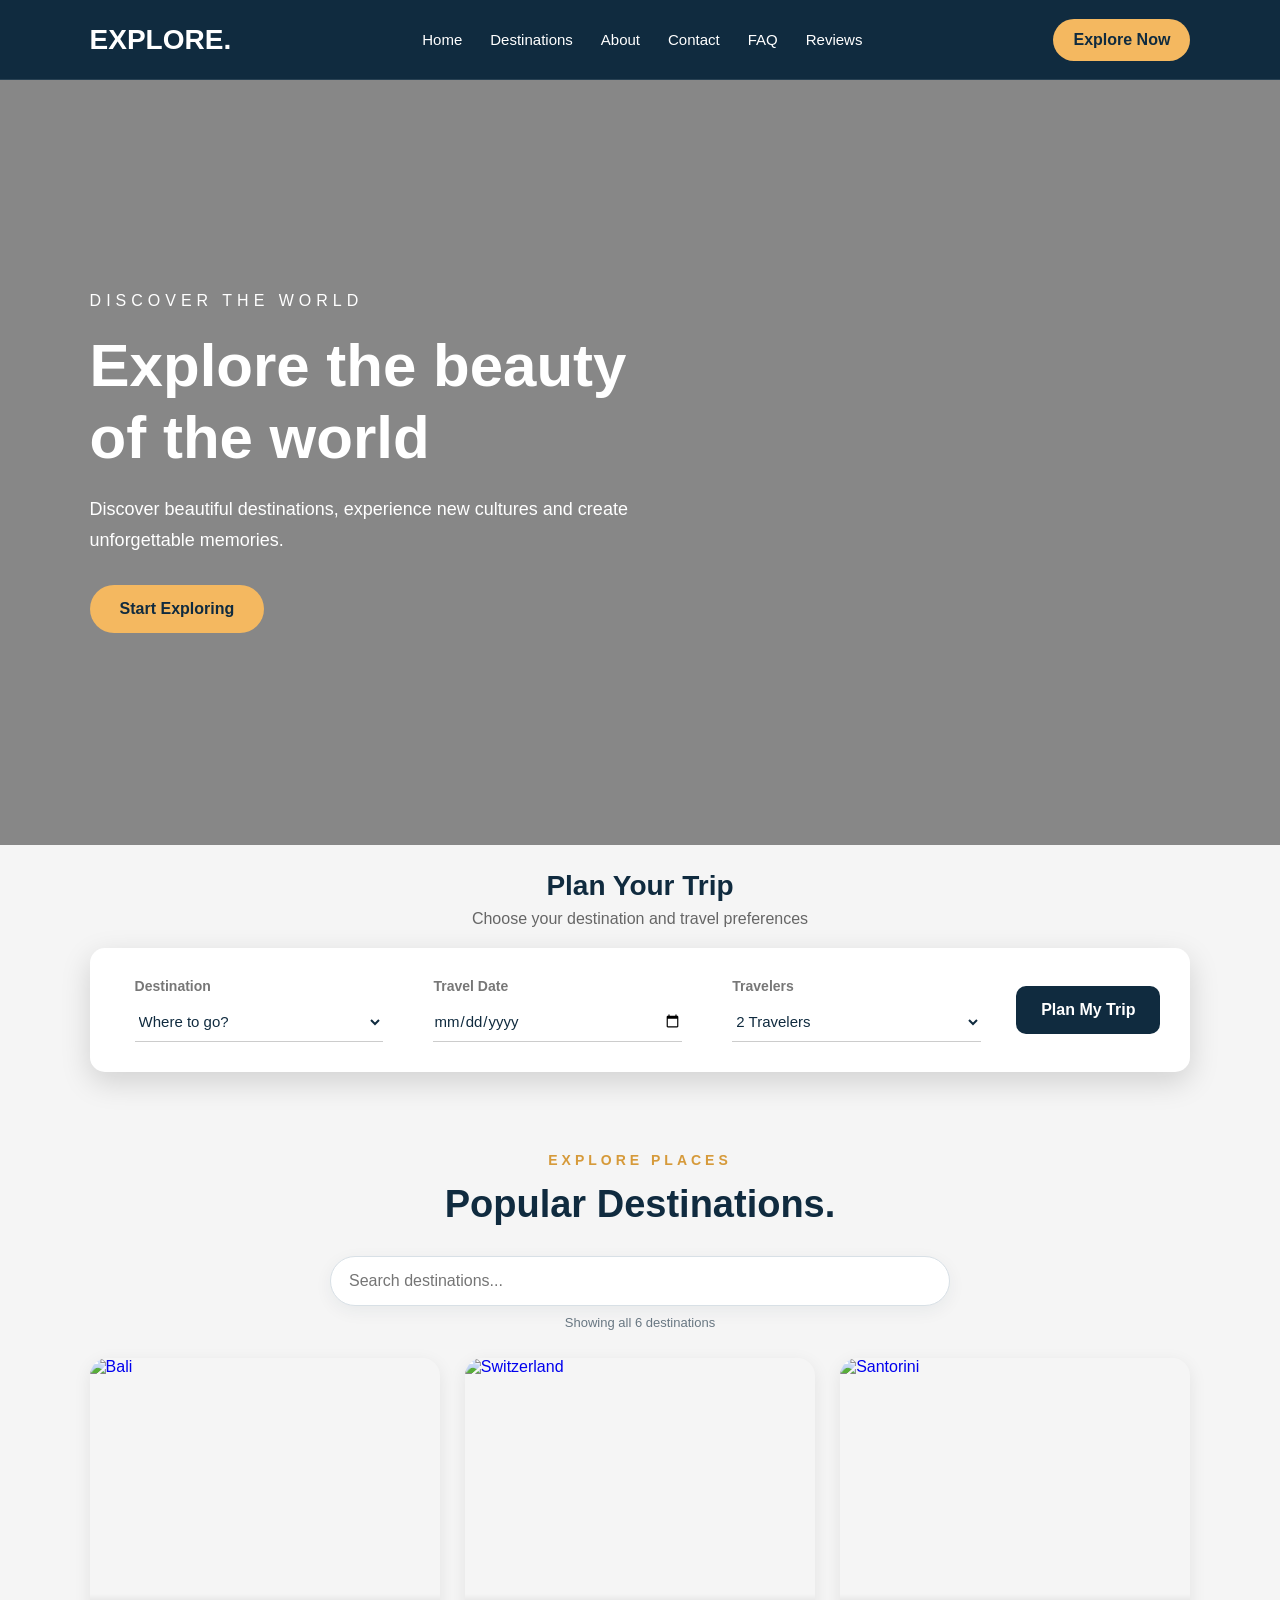
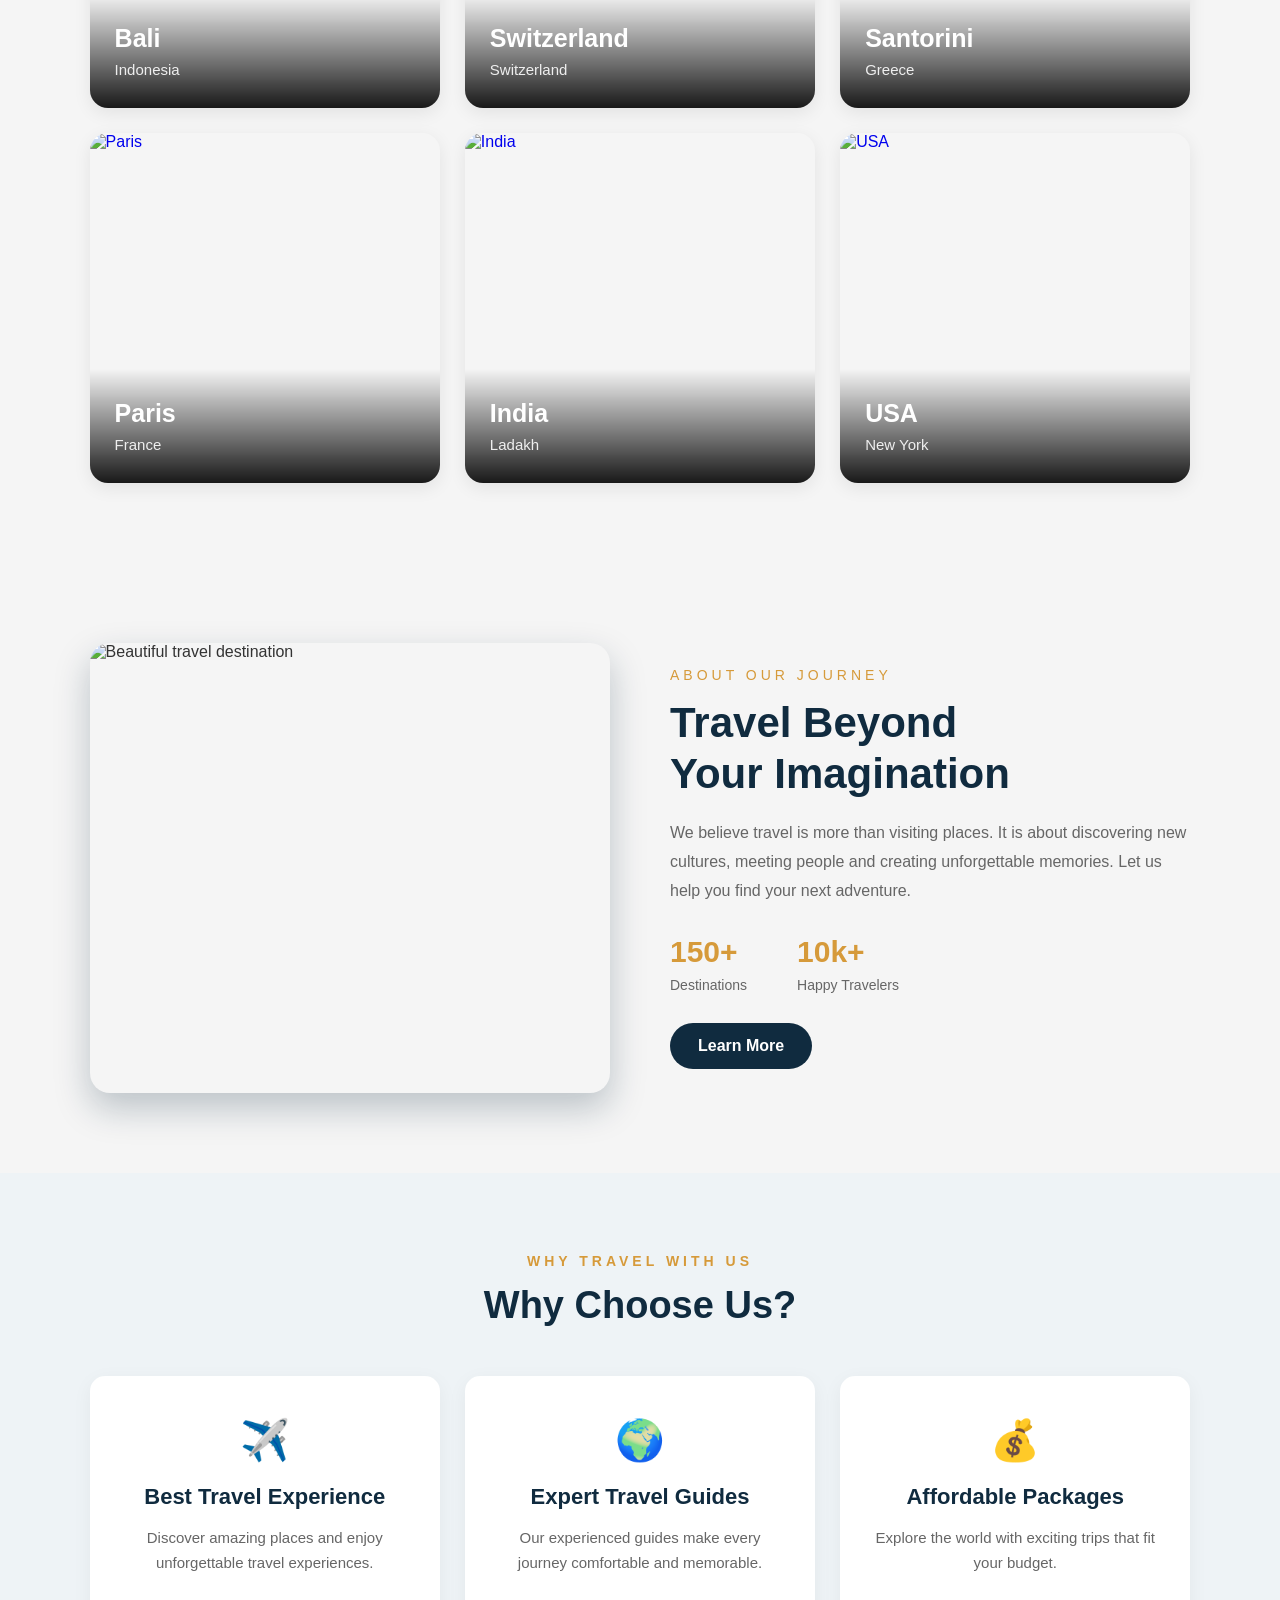
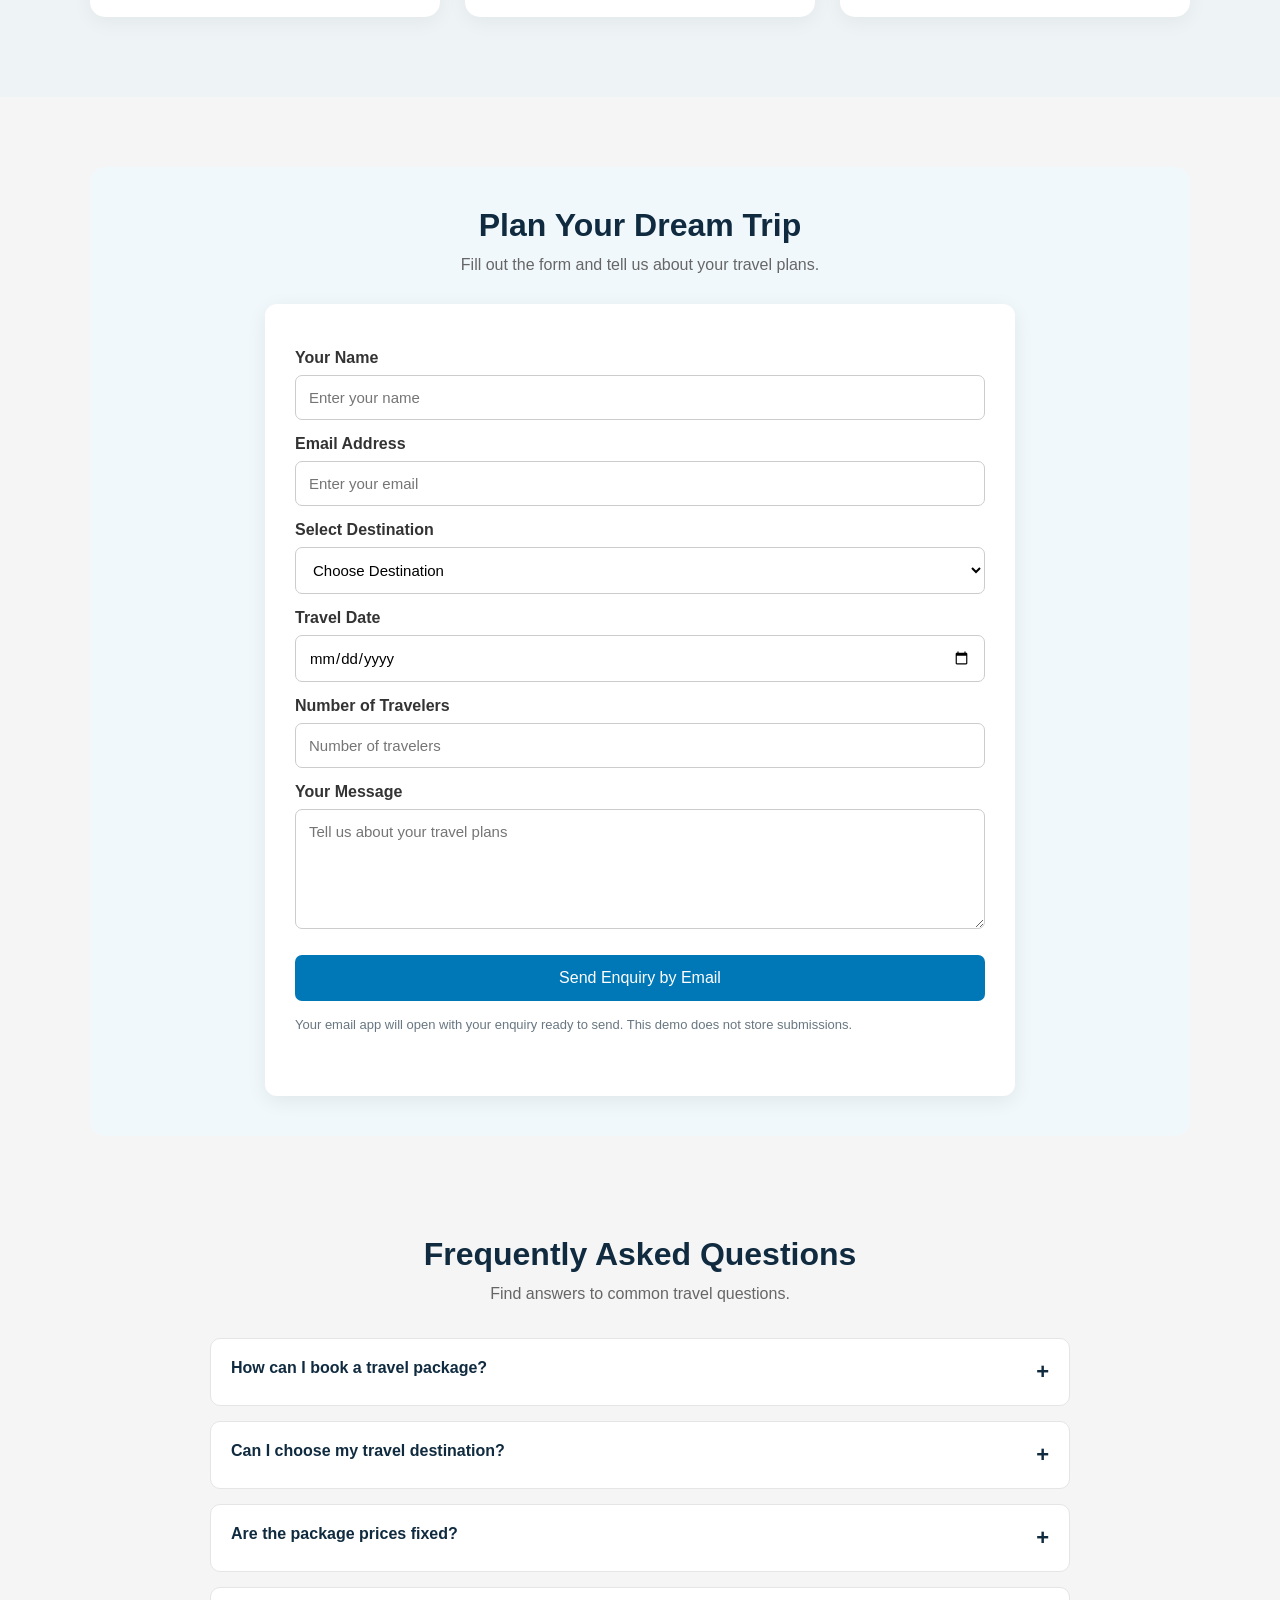
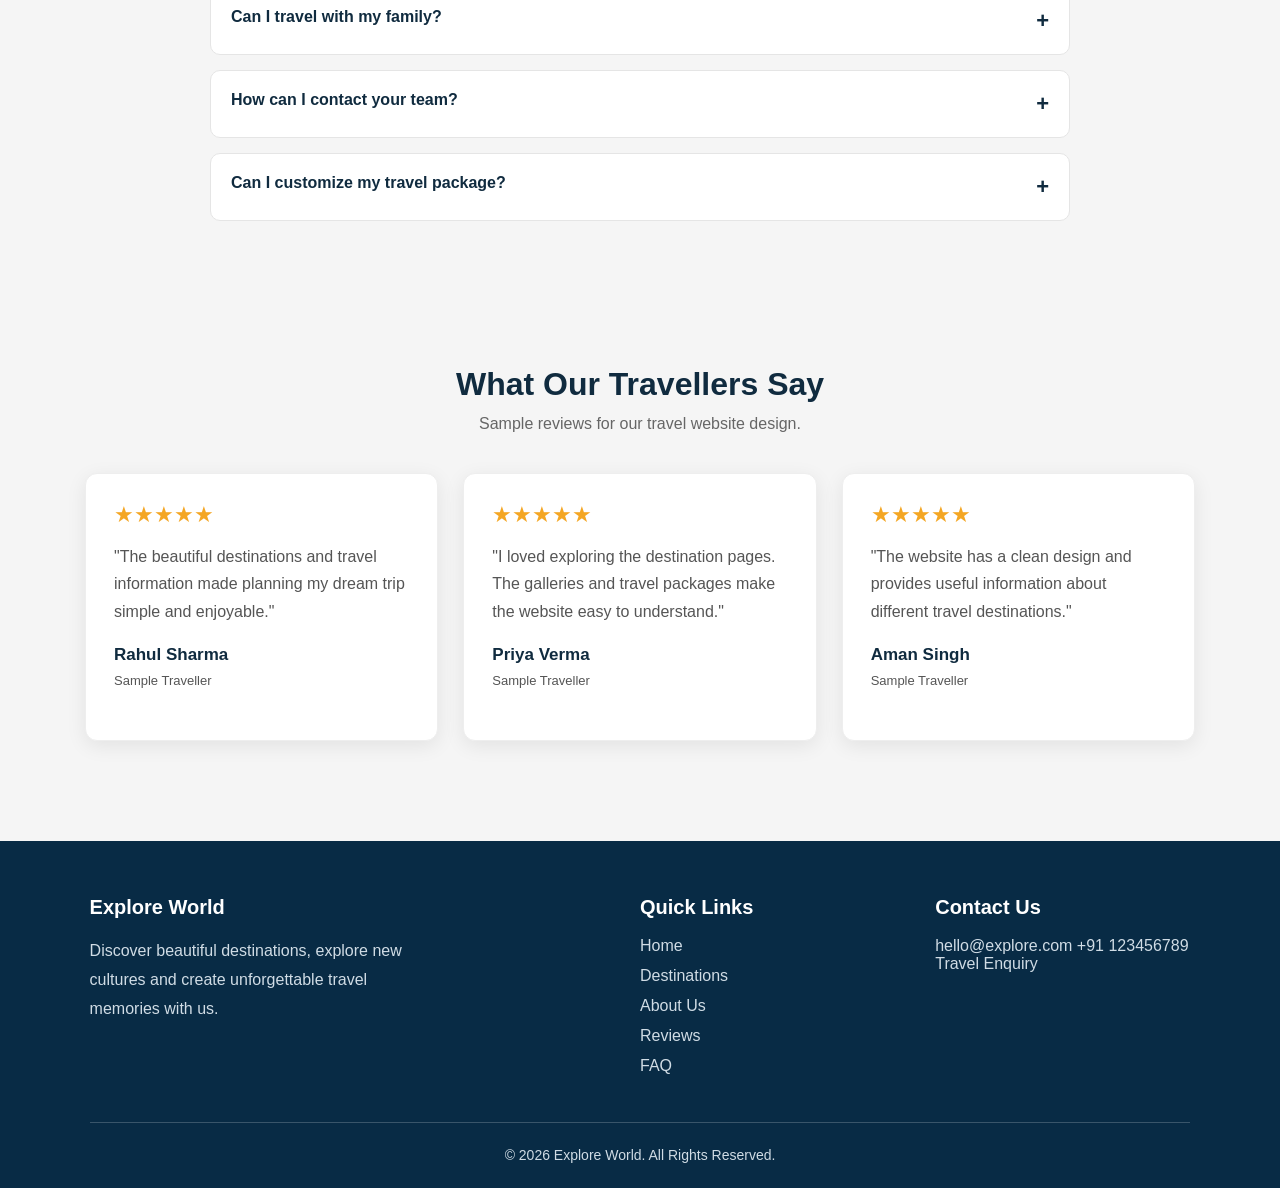
==== index.html @ eb0171b5 "Add files via upload" ====
<!doctype html>
<html lang="en">
  <head>
    <meta charset="UTF-8" />
    <meta name="viewport" content="width=device-width, initial-scale=1.0" />
    <meta
      name="description"
      content="Explore beautiful destinations and plan your next travel adventure."
    />
    <title>Explore the World</title>
    <link rel="stylesheet" href="style.css" />
  </head>
  <body>
    <!-- NAVBAR -->
    <nav class="navbar">
      <a href="#home" class="logo">EXPLORE.</a>

      <button class="menu-toggle" type="button" aria-label="Open navigation" aria-expanded="false">☰</button>

      <div class="nav-links" id="primary-navigation">
        <a href="#home">Home</a>
        <a href="#destinations">Destinations</a>
        <a href="#about">About</a>
        <a href="#contact">Contact</a>
        <a href="#faq">FAQ</a>
        <a href="#reviews">Reviews</a>
      </div>

      <div class="nav-button">
        <a href="#destinations">Explore Now</a>
      </div>
    </nav>

    <!-- HERO SECTION -->
    <section class="hero" id="home">
      <div class="hero-content">
        <p class="hero-subtitle">DISCOVER THE WORLD</p>

        <h1>
          Explore the beauty
          <br />
          of the world
        </h1>

        <p class="hero-description">
          Discover beautiful destinations, experience new cultures and create
          unforgettable memories.
        </p>

        <a href="#destinations" class="hero-button"> Start Exploring </a>
      </div>
    </section>

    <!-- QUICK TRIP PLANNER -->
    <section class="booking-section">
      <div class="planner-heading">
        <h2>Plan Your Trip</h2>
        <p>Choose your destination and travel preferences</p>
      </div>

      <form class="booking-box" action="#enquiry" method="get">
        <div class="booking-item">
          <label for="planner-destination">Destination</label>
          <select id="planner-destination" name="destination" required>
            <option value="">Where to go?</option>
            <option value="Bali">Bali</option>
            <option value="Paris">Paris</option>
            <option value="Switzerland">Switzerland</option>
            <option value="Santorini">Santorini</option>
            <option value="India">India</option>
            <option value="USA">USA</option>
          </select>
        </div>

        <div class="booking-item">
          <label for="planner-date">Travel Date</label>
          <input type="date" id="planner-date" name="travel-date" required />
        </div>

        <div class="booking-item">
          <label for="planner-travelers">Travelers</label>
          <select id="planner-travelers" name="travelers" required>
            <option value="1">1 Traveler</option>
            <option value="2" selected>2 Travelers</option>
            <option value="3">3 Travelers</option>
            <option value="4">4 Travelers</option>
            <option value="5">5 Travelers</option>
            <option value="6">6 Travelers</option>
          </select>
        </div>

        <button type="submit" class="search-button">Plan My Trip</button>
      </form>
    </section>

    <!-- POPULAR DESTINATIONS -->
    <section class="destinations" id="destinations">
      <div class="section-heading">
        <p>EXPLORE PLACES</p>
        <h2>Popular Destinations.</h2>
      </div>

      <div class="destination-tools">
        <label class="sr-only" for="destination-search">Search destinations</label>
        <input type="search" id="destination-search" placeholder="Search destinations..." autocomplete="off" />
        <p id="destination-count" aria-live="polite">Showing all 6 destinations</p>
      </div>

      <div class="destination-container">
        <a href="bali.html" class="destination-card">
          <img src="images/bali.jpg" alt="Bali" />
          <div class="card-content">
            <h3>Bali</h3>
            <p>Indonesia</p>
          </div>
        </a>

        <a href="switzerland.html" class="destination-card">
          <img src="images/switzerland.jpg" alt="Switzerland" />
          <div class="card-content">
            <h3>Switzerland</h3>
            <p>Switzerland</p>
          </div>
        </a>

        <a href="santorini.html" class="destination-card">
          <img src="images/santorini.jpg" alt="Santorini" />
          <div class="card-content">
            <h3>Santorini</h3>
            <p>Greece</p>
          </div>
        </a>

        <a href="paris.html" class="destination-card">
          <img src="images/paris.jpg" alt="Paris" />
          <div class="card-content">
            <h3>Paris</h3>
            <p>France</p>
          </div>
        </a>

        <a href="india.html" class="destination-card">
          <img src="images/india.jpg" alt="India" />
          <div class="card-content">
            <h3>India</h3>
            <p>Ladakh</p>
          </div>
        </a>

        <a href="usa.html" class="destination-card">
          <img src="images/usa.jpg" alt="USA" />
          <div class="card-content">
            <h3>USA</h3>
            <p>New York</p>
          </div>
        </a>
      </div>
    </section>

    <!-- ABOUT SECTION -->
    <section class="about-section" id="about">
      <div class="about-image">
        <img src="images/about.jpg" alt="Beautiful travel destination" />
      </div>

      <div class="about-content">
        <p class="about-subtitle">ABOUT OUR JOURNEY</p>

        <h2>
          Travel Beyond
          <br />
          Your Imagination
        </h2>

        <p class="about-description">
          We believe travel is more than visiting places. It is about
          discovering new cultures, meeting people and creating unforgettable
          memories. Let us help you find your next adventure.
        </p>

        <div class="about-stats">
          <div>
            <h3>150+</h3>
            <p>Destinations</p>
          </div>

          <div>
            <h3>10k+</h3>
            <p>Happy Travelers</p>
          </div>
        </div>

        <a href="#why-us" class="about-button">Learn More</a>
      </div>
    </section>

    <!-- WHY CHOOSE US -->
    <section class="why-us" id="why-us">
      <div class="section-heading">
        <p>WHY TRAVEL WITH US</p>
        <h2>Why Choose Us?</h2>
      </div>

      <div class="feature-container">
        <div class="feature-card">
          <div class="feature-icon">✈️</div>
          <h3>Best Travel Experience</h3>
          <p>
            Discover amazing places and enjoy unforgettable travel experiences.
          </p>
        </div>

        <div class="feature-card">
          <div class="feature-icon">🌍</div>
          <h3>Expert Travel Guides</h3>
          <p>
            Our experienced guides make every journey comfortable and memorable.
          </p>
        </div>

        <div class="feature-card">
          <div class="feature-icon">💰</div>
          <h3>Affordable Packages</h3>
          <p>Explore the world with exciting trips that fit your budget.</p>
        </div>
      </div>
    </section>

    <!-- TRAVEL ENQUIRY FORM -->
    <section class="enquiry-section" id="enquiry">
      <h2>Plan Your Dream Trip</h2>
      <p>Fill out the form and tell us about your travel plans.</p>

      <form class="enquiry-form" novalidate>
        <label for="visitor-name">Your Name</label>
        <input
          type="text"
          id="visitor-name"
          name="name"
          placeholder="Enter your name"
          autocomplete="name"
          required
        />

        <label for="visitor-email">Email Address</label>
        <input
          type="email"
          id="visitor-email"
          name="email"
          placeholder="Enter your email"
          autocomplete="email"
          required
        />

        <label for="enquiry-destination">Select Destination</label>
        <select id="enquiry-destination" name="destination" required>
          <option value="">Choose Destination</option>
          <option value="Bali">Bali</option>
          <option value="Switzerland">Switzerland</option>
          <option value="Santorini">Santorini</option>
          <option value="Paris">Paris</option>
          <option value="India">India</option>
          <option value="USA">USA</option>
        </select>

        <label for="enquiry-date">Travel Date</label>
        <input type="date" id="enquiry-date" name="travel-date" required />

        <label for="enquiry-travelers">Number of Travelers</label>
        <input
          type="number"
          id="enquiry-travelers"
          name="travelers"
          min="1"
          max="20"
          placeholder="Number of travelers"
          required
        />

        <label for="message">Your Message</label>
        <textarea
          id="message"
          name="message"
          placeholder="Tell us about your travel plans"
        ></textarea>

        <button type="submit" class="enquiry-submit">Send Enquiry by Email</button>
        <p class="form-note">Your email app will open with your enquiry ready to send. This demo does not store submissions.</p>
        <p class="form-status" role="status" aria-live="polite"></p>
      </form>
    </section>

    <!-- FAQ SECTION -->
    <section class="faq-section" id="faq">
      <h2>Frequently Asked Questions</h2>
      <p class="faq-subtitle">Find answers to common travel questions.</p>

      <details class="faq-item">
        <summary>How can I book a travel package?</summary>
        <p>
          Explore our destination pages and use the enquiry form to share your
          travel plans.
        </p>
      </details>

      <details class="faq-item">
        <summary>Can I choose my travel destination?</summary>
        <p>
          Yes! You can choose from Bali, Switzerland, Santorini, Paris, India
          and USA.
        </p>
      </details>

      <details class="faq-item">
        <summary>Are the package prices fixed?</summary>
        <p>
          Prices displayed on this website are sample prices. Actual prices may
          vary depending on travel dates and services.
        </p>
      </details>

      <details class="faq-item">
        <summary>Can I travel with my family?</summary>
        <p>
          Yes! You can mention the number of travelers and your requirements in
          the enquiry form.
        </p>
      </details>

      <details class="faq-item">
        <summary>How can I contact your team?</summary>
        <p>
          Visit the Contact section to find the available contact information.
        </p>
      </details>

      <details class="faq-item">
        <summary>Can I customize my travel package?</summary>
        <p>
          You can mention your preferences in the enquiry form. Customization is
          subject to availability.
        </p>
      </details>
    </section>

    <!-- CUSTOMER REVIEWS -->
    <section class="reviews-section" id="reviews">
      <h2>What Our Travellers Say</h2>

      <p class="reviews-subtitle">
        Sample reviews for our travel website design.
      </p>

      <div class="reviews-container">
        <div class="review-card">
          <div class="review-stars">★★★★★</div>
          <p>
            "The beautiful destinations and travel information made planning my
            dream trip simple and enjoyable."
          </p>
          <h3 class="reviewer-name">Rahul Sharma</h3>
          <p class="reviewer-place">Sample Traveller</p>
        </div>

        <div class="review-card">
          <div class="review-stars">★★★★★</div>
          <p>
            "I loved exploring the destination pages. The galleries and travel
            packages make the website easy to understand."
          </p>
          <h3 class="reviewer-name">Priya Verma</h3>
          <p class="reviewer-place">Sample Traveller</p>
        </div>

        <div class="review-card">
          <div class="review-stars">★★★★★</div>
          <p>
            "The website has a clean design and provides useful information
            about different travel destinations."
          </p>
          <h3 class="reviewer-name">Aman Singh</h3>
          <p class="reviewer-place">Sample Traveller</p>
        </div>
      </div>
    </section>

    <!-- FOOTER -->
    <footer class="footer" id="contact">
      <div class="footer-container">
        <div class="footer-about">
          <h3>Explore World</h3>
          <p>
            Discover beautiful destinations, explore new cultures and create
            unforgettable travel memories with us.
          </p>
        </div>

        <div class="footer-links">
          <h3>Quick Links</h3>
          <a href="#home">Home</a>
          <a href="#destinations">Destinations</a>
          <a href="#about">About Us</a>
          <a href="#reviews">Reviews</a>
          <a href="#faq">FAQ</a>
        </div>

        <div class="footer-contact">
          <h3>Contact Us</h3>
          <a href="mailto:hello@explore.com">hello@explore.com</a>
          <a href="tel:+91123456789">+91 123456789</a>
          <a href="#enquiry">Travel Enquiry</a>
        </div>
      </div>

      <div class="footer-bottom">
        <p>© 2026 Explore World. All Rights Reserved.</p>
      </div>
    </footer>

    <a href="#home" class="back-to-top" aria-label="Back to top">↑</a>
    <script src="script.js"></script>
  </body>
</html>
---- style.css ----
/* =====================================
   GLOBAL CSS
===================================== */

* {
    margin: 0;
    padding: 0;
    box-sizing: border-box;
}

html {
    scroll-behavior: smooth;
    scroll-padding-top: 20px;
}

body {
    background-color: #f5f5f5;
    font-family: Arial, sans-serif;
    color: #333;
    overflow-x: hidden;
}

img {
    max-width: 100%;
}

button,
input,
select,
textarea {
    font: inherit;
}


/* =====================================
   NAVBAR
===================================== */

.navbar {
    min-height: 80px;
    width: 100%;
    background-color: #102b3f;
    display: flex;
    justify-content: space-between;
    align-items: center;
    padding: 15px 7%;
    gap: 20px;
    border-bottom: 1px solid rgba(255,255,255,0.1);
}

.logo {
    color: white;
    font-size: 28px;
    font-weight: bold;
    text-decoration: none;
    white-space: nowrap;
}

.nav-links {
    display: flex;
    align-items: center;
    gap: 28px;
}

.nav-links a {
    position: relative;
    color: white;
    text-decoration: none;
    font-size: 15px;
    transition: color 0.3s ease;
}

.nav-links a:hover {
    color: #f4b860;
}

.nav-links a::after {
    content: "";
    position: absolute;
    left: 0;
    bottom: -6px;
    width: 0;
    height: 2px;
    background-color: #f4b860;
    transition: width 0.3s ease;
}

.nav-links a:hover::after {
    width: 100%;
}

.nav-button a {
    display: inline-block;
    background-color: #f4b860;
    color: #102b3f;
    padding: 12px 20px;
    border-radius: 25px;
    text-decoration: none;
    font-weight: bold;
    white-space: nowrap;
    transition: all 0.3s ease;
}

.nav-button a:hover {
    background-color: white;
    transform: translateY(-3px);
    box-shadow: 0 5px 15px rgba(244,184,96,0.25);
}


/* =====================================
   HERO SECTION
===================================== */

.hero {
    min-height: 85vh;
    width: 100%;
    background-image:
        linear-gradient(rgba(0,0,0,0.45), rgba(0,0,0,0.45)),
        url("images/hero.jpg");
    background-size: cover;
    background-position: center;
    background-repeat: no-repeat;
    background-attachment: fixed;
    display: flex;
    align-items: center;
    padding: 60px 7%;
}

.hero-subtitle {
    font-size: 16px;
    letter-spacing: 5px;
    margin-bottom: 20px;
}

.hero-content h1 {
    font-size: 60px;
    line-height: 1.2;
    margin-bottom: 20px;
}

.hero-description {
    max-width: 550px;
    font-size: 18px;
    line-height: 1.7;
    margin-bottom: 30px;
}

.hero-button {
    display: inline-block;
    background-color: #f4b860;
    color: #102b3f;
    padding: 15px 30px;
    border-radius: 30px;
    text-decoration: none;
    font-weight: bold;
    transition: all 0.3s ease;
}

.hero-button:hover {
    background-color: white;
    transform: translateY(-5px);
    box-shadow: 0 8px 20px rgba(0,0,0,0.3);
}


/* =====================================
   BOOKING SECTION
===================================== */

.booking-section {
    padding: 0 7%;
    margin-top: -30px;
    position: relative;
    z-index: 2;
}

.planner-heading {
    text-align: center;
    margin: 55px 0 20px;
}

.planner-heading h2 {
    color: #102b3f;
    font-size: 28px;
    margin-bottom: 8px;
}

.planner-heading p {
    color: #666;
    font-size: 16px;
}

.booking-box {
    background-color: white;
    padding: 30px;
    border-radius: 15px;
    box-shadow: 0 10px 30px rgba(0,0,0,0.15);
    display: flex;
    align-items: center;
    justify-content: space-between;
    gap: 20px;
    transition: box-shadow 0.3s ease;
}

.booking-box:hover {
    box-shadow: 0 15px 35px rgba(0,0,0,0.18);
}

.booking-item {
    flex: 1;
    min-width: 0;
    padding: 0 15px;
}

.booking-item label {
    display: block;
    color: #777;
    font-size: 14px;
    font-weight: 600;
    margin-bottom: 8px;
}

.booking-item select,
.booking-item input {
    width: 100%;
    padding: 10px 0;
    border: none;
    border-bottom: 1px solid #ccc;
    outline: none;
    background: transparent;
    font-size: 15px;
    color: #102b3f;
}

.booking-item select:focus,
.booking-item input:focus {
    border-bottom: 2px solid #d4a017;
}

.search-button {
    background-color: #102b3f;
    color: white;
    padding: 15px 25px;
    border-radius: 10px;
    border: none;
    font-weight: bold;
    cursor: pointer;
    white-space: nowrap;
    transition: all 0.3s ease;
}

.search-button:hover {
    background-color: #d4a017;
    transform: translateY(-3px);
}


/* =====================================
   SECTION HEADINGS
===================================== */

.section-heading {
    text-align: center;
    margin-bottom: 45px;
}

.section-heading p {
    color: #d69a3a;
    letter-spacing: 4px;
    font-size: 14px;
    font-weight: 600;
    margin-bottom: 12px;
}

.section-heading h2 {
    color: #102b3f;
    font-size: 38px;
    line-height: 1.3;
}


/* =====================================
   POPULAR DESTINATIONS
===================================== */

.destinations {
    padding: 80px 7%;
}

.destination-container {
    display: grid;
    grid-template-columns: repeat(3, minmax(0, 1fr));
    gap: 25px;
}

.destination-card {
    display: block;
    height: 350px;
    position: relative;
    overflow: hidden;
    border-radius: 18px;
    text-decoration: none;
    box-shadow: 0 5px 18px rgba(0,0,0,0.08);
    transition: transform 0.4s ease, box-shadow 0.4s ease;
}

.destination-card:hover {
    transform: translateY(-8px);
    box-shadow: 0 18px 35px rgba(0,0,0,0.2);
}

.destination-card img {
    display: block;
    width: 100%;
    height: 100%;
    object-fit: cover;
    transition: transform 0.6s ease;
}

.destination-card:hover img {
    transform: scale(1.1);
}

.card-content {
    position: absolute;
    bottom: 0;
    left: 0;
    width: 100%;
    padding: 30px 25px;
    color: white;
    background: linear-gradient(
        to top,
        rgba(0,0,0,0.9),
        rgba(0,0,0,0.45),
        transparent
    );
}

.card-content h3 {
    font-size: 25px;
    margin-bottom: 8px;
}

.card-content p {
    font-size: 15px;
    color: #eee;
}


/* =====================================
   ABOUT SECTION
===================================== */

.about-section {
    padding: 80px 7%;
    display: flex;
    align-items: center;
    gap: 60px;
}

.about-image {
    flex: 1;
    min-width: 0;
    height: 450px;
    border-radius: 20px;
    overflow: hidden;
    box-shadow: 0 15px 35px rgba(16,43,63,0.25);
}

.about-image img {
    width: 100%;
    height: 100%;
    object-fit: cover;
    transition: transform 0.5s ease;
}

.about-image:hover img {
    transform: scale(1.05);
}

.about-content {
    flex: 1;
    min-width: 0;
}

.about-subtitle {
    color: #d69a3a;
    font-size: 14px;
    letter-spacing: 4px;
    margin-bottom: 15px;
}

.about-content h2 {
    color: #102b3f;
    font-size: 42px;
    line-height: 1.2;
    margin-bottom: 20px;
}

.about-description {
    color: #666;
    font-size: 16px;
    line-height: 1.8;
    margin-bottom: 30px;
}

.about-stats {
    display: flex;
    gap: 50px;
    margin-bottom: 30px;
}

.about-stats h3 {
    color: #d69a3a;
    font-size: 30px;
    margin-bottom: 8px;
}

.about-stats p {
    color: #666;
    font-size: 14px;
}

.about-button {
    display: inline-block;
    background-color: #102b3f;
    color: white;
    padding: 14px 28px;
    border-radius: 30px;
    text-decoration: none;
    font-weight: bold;
    transition: all 0.3s ease;
}

.about-button:hover {
    background-color: #f4b860;
    color: #102b3f;
    transform: translateY(-3px);
}


/* =====================================
   WHY CHOOSE US
===================================== */

.why-us {
    padding: 80px 7%;
    background-color: #eef3f6;
}

.feature-container {
    display: grid;
    grid-template-columns: repeat(3, minmax(0, 1fr));
    gap: 25px;
}

.feature-card {
    background-color: white;
    padding: 40px 30px;
    border-radius: 15px;
    text-align: center;
    box-shadow: 0 5px 20px rgba(0,0,0,0.05);
    border: 1px solid transparent;
    transition: all 0.4s ease;
}

.feature-icon {
    font-size: 40px;
    margin-bottom: 20px;
    transition: transform 0.4s ease;
}

.feature-card h3 {
    color: #102b3f;
    font-size: 22px;
    margin-bottom: 15px;
}

.feature-card p {
    color: #666;
    font-size: 15px;
    line-height: 1.7;
}

.feature-card:hover {
    transform: translateY(-10px);
    box-shadow: 0 15px 30px rgba(0,0,0,0.12);
    border-color: #f4b860;
}

.feature-card:hover .feature-icon {
    transform: scale(1.15) rotate(5deg);
}


/* =====================================
   ENQUIRY FORM
===================================== */

.enquiry-section {
    max-width: 1100px;
    margin: 70px auto;
    padding: 40px 25px;
    background: #f1f8fc;
    border-radius: 15px;
    scroll-margin-top: 25px;
}

.enquiry-section h2 {
    text-align: center;
    color: #102b3f;
    font-size: 32px;
    margin-bottom: 12px;
}

.enquiry-section > p {
    text-align: center;
    color: #666;
    margin-bottom: 30px;
}

.enquiry-form {
    max-width: 750px;
    margin: auto;
    background: white;
    padding: 30px;
    border-radius: 12px;
    box-shadow: 0 5px 20px rgba(0,0,0,0.07);
}

.enquiry-form label {
    display: block;
    margin: 15px 0 8px;
    color: #333;
    font-weight: 600;
}

.enquiry-form input,
.enquiry-form select,
.enquiry-form textarea {
    width: 100%;
    padding: 13px;
    border: 1px solid #ccc;
    border-radius: 7px;
    font-size: 15px;
    outline: none;
    background: white;
}

.enquiry-form input:focus,
.enquiry-form select:focus,
.enquiry-form textarea:focus {
    border-color: #0077b6;
}

.enquiry-form textarea {
    min-height: 120px;
    resize: vertical;
}

.enquiry-submit {
    width: 100%;
    margin-top: 22px;
    padding: 14px;
    background: #0077b6;
    color: white;
    border: none;
    border-radius: 7px;
    font-size: 16px;
    cursor: pointer;
    transition: 0.3s;
}

.enquiry-submit:hover {
    background: #023e8a;
}


/* =====================================
   FAQ SECTION
===================================== */

.faq-section {
    max-width: 900px;
    margin: 70px auto;
    padding: 30px 20px;
}

.faq-section h2 {
    text-align: center;
    color: #102b3f;
    font-size: 32px;
    margin-bottom: 12px;
}

.faq-subtitle {
    text-align: center;
    color: #666;
    margin-bottom: 35px;
}

.faq-item {
    background: white;
    margin-bottom: 15px;
    border-radius: 10px;
    border: 1px solid #e5e5e5;
    overflow: hidden;
}

.faq-item summary {
    padding: 20px;
    cursor: pointer;
    font-weight: 600;
    color: #102b3f;
    list-style: none;
    display: flex;
    justify-content: space-between;
    gap: 15px;
}

.faq-item summary::-webkit-details-marker {
    display: none;
}

.faq-item summary::after {
    content: "+";
    font-size: 22px;
}

.faq-item[open] summary::after {
    content: "−";
}

.faq-item p {
    padding: 0 20px 20px;
    color: #555;
    line-height: 1.7;
}


/* =====================================
   CUSTOMER REVIEWS
===================================== */

.reviews-section {
    max-width: 1150px;
    margin: 70px auto;
    padding: 30px 20px;
}

.reviews-section h2 {
    text-align: center;
    color: #102b3f;
    font-size: 32px;
    margin-bottom: 12px;
}

.reviews-subtitle {
    text-align: center;
    color: #666;
    margin-bottom: 40px;
}

.reviews-container {
    display: grid;
    grid-template-columns: repeat(3, minmax(0, 1fr));
    gap: 25px;
}

.review-card {
    background: white;
    padding: 28px;
    border-radius: 12px;
    box-shadow: 0 5px 20px rgba(0,0,0,0.08);
    border: 1px solid #eee;
    transition: transform 0.3s ease;
}

.review-card:hover {
    transform: translateY(-7px);
}

.review-stars {
    color: #f4a623;
    font-size: 22px;
    margin-bottom: 15px;
}

.review-card p {
    color: #555;
    line-height: 1.7;
    margin-bottom: 20px;
}

.reviewer-name {
    color: #102b3f;
    font-size: 17px;
}

.reviewer-place {
    color: #888;
    font-size: 13px;
    margin-top: 5px;
}


/* =====================================
   FOOTER
===================================== */

.footer {
    background: #082b45;
    color: white;
    padding: 55px 7% 20px;
    margin-top: 60px;
}

.footer-container {
    max-width: 1150px;
    margin: auto;
    display: grid;
    grid-template-columns: 2fr 1fr 1fr;
    gap: 40px;
    padding-bottom: 35px;
}

.footer-about {
    max-width: 350px;
}

.footer h3 {
    color: white;
    font-size: 20px;
    margin-bottom: 18px;
}

.footer p {
    color: #d0dce5;
    line-height: 1.8;
}

.footer-links {
    display: flex;
    flex-direction: column;
}

.footer a {
    color: #d0dce5;
    text-decoration: none;
    margin-bottom: 12px;
    transition: 0.3s;
}

.footer a:hover {
    color: #f4b942;
    padding-left: 5px;
}

.footer-bottom {
    max-width: 1150px;
    margin: 0 auto;
    padding-top: 20px;
    border-top: 1px solid rgba(255,255,255,0.2);
    text-align: center;
}

.footer-bottom p {
    font-size: 14px;
}


/* =====================================
   BACK TO TOP BUTTON
===================================== */

.back-to-top {
    position: fixed;
    right: 25px;
    bottom: 25px;
    width: 45px;
    height: 45px;
    display: flex;
    justify-content: center;
    align-items: center;
    background: #0077b6;
    color: white;
    text-decoration: none;
    border-radius: 50%;
    font-size: 24px;
    box-shadow: 0 4px 12px rgba(0,0,0,0.2);
    z-index: 999;
    transition: 0.3s;
}

.back-to-top:hover {
    background: #023e8a;
    transform: translateY(-4px);
}


/* =====================================
   DESTINATION DETAIL PAGES
===================================== */

.detail-hero {
    min-height: 75vh;
    display: flex;
    align-items: center;
    justify-content: center;
    text-align: center;
    padding: 40px 20px;
    background-image:
        linear-gradient(rgba(0,0,0,0.45), rgba(0,0,0,0.45)),
        url("https://images.unsplash.com/photo-1500530855697-b586d89ba3ee");
    background-size: cover;
    background-position: center;
    background-repeat: no-repeat;
    color: white;
}

.detail-hero h1 {
    font-size: 55px;
    margin-bottom: 15px;
}

.detail-hero p {
    font-size: 20px;
    line-height: 1.6;
}

.detail-content {
    max-width: 1000px;
    margin: 60px auto;
    padding: 40px;
    background: white;
    border-radius: 12px;
    box-shadow: 0 5px 20px rgba(0,0,0,0.08);
}

.detail-content h2 {
    color: #0077b6;
    margin: 25px 0 12px;
}

.detail-content p {
    color: #555;
    line-height: 1.8;
    font-size: 16px;
    margin-bottom: 20px;
}

.back-button {
    display: inline-block;
    padding: 13px 25px;
    margin-top: 25px;
    background: #0077b6;
    color: white;
    text-decoration: none;
    border-radius: 6px;
    transition: 0.3s;
}

.back-button:hover {
    background: #023e8a;
    transform: translateY(-3px);
}


/* DESTINATION HERO BACKGROUNDS */

.bali-page .detail-hero {
    background-image:
        linear-gradient(rgba(0,0,0,.4), rgba(0,0,0,.4)),
        url("https://images.unsplash.com/photo-1537996194471-e657df975ab4");
}

.switzerland-page .detail-hero {
    background-image:
        linear-gradient(rgba(0,0,0,.4), rgba(0,0,0,.4)),
        url("https://images.unsplash.com/photo-1531366936337-7c912a4589a7");
}

.santorini-page .detail-hero {
    background-image:
        linear-gradient(rgba(0,0,0,.4), rgba(0,0,0,.4)),
        url("https://images.unsplash.com/photo-1533105079780-92b9be482077");
}

.paris-page .detail-hero {
    background-image:
        linear-gradient(rgba(0,0,0,.4), rgba(0,0,0,.4)),
        url("https://images.unsplash.com/photo-1502602898657-3e91760cbb34");
}

.india-page .detail-hero {
    background-image:
        linear-gradient(rgba(0,0,0,.4), rgba(0,0,0,.4)),
        url("https://images.unsplash.com/photo-1564507592333-c60657eea523");
}

.usa-page .detail-hero {
    background-image:
        linear-gradient(rgba(0,0,0,.4), rgba(0,0,0,.4)),
        url("https://images.unsplash.com/photo-1534430480872-3498386e7856");
}


/* =====================================
   DESTINATION GALLERY
===================================== */

.gallery-section {
    max-width: 1100px;
    margin: 60px auto;
    padding: 20px;
}

.gallery-section h2,
.travel-info h2 {
    text-align: center;
    font-size: 30px;
    color: #0077b6;
    margin-bottom: 30px;
}

.gallery-grid {
    display: grid;
    grid-template-columns: repeat(3, minmax(0, 1fr));
    gap: 20px;
}

.gallery-grid img {
    width: 100%;
    height: 230px;
    object-fit: cover;
    border-radius: 12px;
    transition: 0.4s;
}

.gallery-grid img:hover {
    transform: scale(1.04);
}


/* =====================================
   TRAVEL INFORMATION
===================================== */

.travel-info {
    max-width: 1100px;
    margin: 60px auto;
    padding: 35px 20px;
    background: #f1f8fc;
    border-radius: 12px;
}

.info-grid {
    display: grid;
    grid-template-columns: repeat(3, minmax(0, 1fr));
    gap: 20px;
}

.info-card {
    background: white;
    padding: 25px;
    border-radius: 10px;
    text-align: center;
    box-shadow: 0 4px 15px rgba(0,0,0,0.06);
}

.info-card h3 {
    color: #0077b6;
    margin-bottom: 12px;
}

.info-card p {
    color: #555;
    line-height: 1.6;
}


/* =====================================
   DESTINATION HIGHLIGHTS
===================================== */

.highlights {
    max-width: 1100px;
    margin: 60px auto;
    padding: 20px;
}

.highlights h2 {
    text-align: center;
    color: #0077b6;
    margin-bottom: 25px;
}

.highlight-list {
    display: flex;
    justify-content: center;
    flex-wrap: wrap;
    gap: 15px;
}

.highlight-item {
    background: #eaf6ff;
    padding: 14px 22px;
    border-radius: 25px;
    color: #023e8a;
    font-weight: 600;
}


/* =====================================
   TRAVEL PACKAGES
===================================== */

.packages-section {
    max-width: 1150px;
    margin: 70px auto;
    padding: 25px 20px;
}

.packages-section h2 {
    text-align: center;
    font-size: 32px;
    color: #0077b6;
    margin-bottom: 12px;
}

.packages-subtitle {
    text-align: center;
    color: #666;
    margin-bottom: 40px;
}

.packages-container {
    display: grid;
    grid-template-columns: repeat(3, minmax(0, 1fr));
    gap: 25px;
}

.package-card{
    background: white;
    border-radius: 15px;
    padding: 30px 22px;
    text-align: center;
    box-shadow: 0 5px 22px rgba(0,0,0,0.09);
    border: 1px solid #eee;
    transition: 0.3s;
}

.package-card:hover {
    transform: translateY(-8px);
    box-shadow: 0 12px 28px rgba(0,0,0,0.14);
}

.package-card,
.package-card.featured {
    border: 2px solid #0077b6;
}

.package-card h3 {
    font-size: 23px;
    color: #023e8a;
    margin-bottom: 15px;
}

.package-price {
    font-size: 32px;
    color: #0077b6;
    font-weight: bold;
    margin-bottom: 8px;
}

.package-duration {
    color: #777;
    margin-bottom: 22px;
}

.package-card ul {
    list-style: none;
    text-align: left;
    margin: 20px 0;
}

.package-card ul li {
    padding: 10px 0;
    color: #555;
    border-bottom: 1px solid #eee;
}

.package-card ul li::before {
    content: "✓ ";
    color: #0077b6;
    font-weight: bold;
}

.package-button {
    display: block;
    background: #0077b6;
    color: white;
    text-decoration: none;
    padding: 13px;
    border-radius: 7px;
    margin-top: 22px;
    transition: 0.3s;
}

.package-button:hover {
    background: #023e8a;
}


/* =====================================
   TABLET RESPONSIVE
===================================== */

@media (max-width: 900px) {

    .navbar {
        padding-left: 4%;
        padding-right: 4%;
        gap: 12px;
    }

    .nav-links {
        gap: 14px;
    }

    .nav-links a {
        font-size: 13px;
    }

    .logo {
        font-size: 24px;
    }

    .nav-button a {
        padding: 10px 14px;
        font-size: 13px;
    }

    .hero-content h1 {
        font-size: 48px;
    }

    .booking-section {
        padding: 0 4%;
    }

    .booking-box {
        flex-wrap: wrap;
    }

    .booking-item {
        flex: 1 1 28%;
    }

    .destination-container {
        grid-template-columns: repeat(2, minmax(0, 1fr));
    }

    .about-section {
        gap: 30px;
    }

    .about-content h2 {
        font-size: 35px;
    }

    .feature-container {
        grid-template-columns: repeat(2, minmax(0, 1fr));
    }

    .reviews-container {
        grid-template-columns: repeat(2, minmax(0, 1fr));
    }

    .footer-container {
        grid-template-columns: repeat(2, 1fr);
    }

    .footer-about {
        grid-column: 1 / -1;
    }

    .packages-container {
        grid-template-columns: repeat(2, minmax(0, 1fr));
    }
}


/* =====================================
   SMALL TABLET
===================================== */

@media (max-width: 768px) {

    .navbar {
        flex-wrap: wrap;
    }

    .nav-links {
        order: 3;
        width: 100%;
        justify-content: center;
        flex-wrap: wrap;
        padding-top: 10px;
    }

    .hero {
        background-attachment: scroll;
    }

    .about-section {
        flex-direction: column;
        align-items: stretch;
    }

    .about-image {
        width: 100%;
    }

    .info-grid {
        grid-template-columns: repeat(2, minmax(0, 1fr));
    }

    .gallery-grid {
        grid-template-columns: repeat(2, minmax(0, 1fr));
    }
}


/* =====================================
   MOBILE RESPONSIVE
===================================== */

@media (max-width: 600px) {

    .navbar {
        min-height: auto;
        padding: 16px 5%;
        gap: 15px;
    }

    .logo {
        font-size: 24px;
    }

    .nav-button a {
        padding: 9px 14px;
        font-size: 12px;
    }

    .nav-links {
        gap: 12px 18px;
    }

    .nav-links a {
        font-size: 13px;
    }

    .hero {
        min-height: 75vh;
        padding: 60px 5%;
        background-attachment: scroll;
        background-position: center;
    }

    .hero-content h1 {
        font-size: 38px;
    }

    .hero-subtitle {
        font-size: 12px;
        letter-spacing: 3px;
    }

    .hero-description {
        font-size: 15px;
    }

    .hero-button {
        padding: 13px 24px;
    }

    .booking-section {
        margin-top: 35px;
        padding: 0 5%;
    }

    .planner-heading {
        margin: 35px 0 20px;
    }

    .planner-heading h2 {
        font-size: 24px;
    }

    .planner-heading p {
        font-size: 13px;
    }

    .booking-box {
        flex-direction: column;
        align-items: stretch;
        padding: 20px;
        gap: 20px;
    }

    .booking-item {
        width: 100%;
        flex: auto;
        padding: 0 0 15px;
        border-bottom: 1px solid #ddd;
    }

    .search-button {
        width: 100%;
        padding: 14px;
    }

    .destinations {
        padding: 50px 5%;
    }

    .section-heading {
        margin-bottom: 30px;
    }

    .section-heading h2 {
        font-size: 29px;
    }

    .destination-container {
        grid-template-columns: 1fr;
        gap: 20px;
    }

    .destination-card {
        height: 320px;
    }

    .about-section {
        padding: 55px 5%;
        flex-direction: column;
        gap: 30px;
    }

    .about-image {
        height: 280px;
    }

    .about-content h2 {
        font-size: 32px;
    }

    .about-description {
        font-size: 15px;
    }

    .about-stats {
        gap: 30px;
    }

    .why-us {
        padding: 55px 5%;
    }

    .feature-container {
        grid-template-columns: 1fr;
        gap: 20px;
    }

    .feature-card {
        padding: 30px 20px;
    }

    .enquiry-section {
        margin: 40px 15px;
        padding: 25px 15px;
    }

    .enquiry-section h2 {
        font-size: 26px;
    }

    .enquiry-form {
        padding: 20px;
    }

    .faq-section {
        margin: 45px auto;
        padding: 25px 15px;
    }

    .faq-section h2 {
        font-size: 26px;
    }

    .faq-item summary {
        padding: 16px;
        font-size: 14px;
    }

    .reviews-section {
        margin: 45px auto;
        padding: 25px 15px;
    }

    .reviews-section h2 {
        font-size: 26px;
    }

    .reviews-container {
        grid-template-columns: 1fr;
    }

    .footer {
        padding: 45px 5% 20px;
    }

    .footer-container {
        grid-template-columns: 1fr;
        text-align: center;
        gap: 25px;
    }

    .footer-about {
        grid-column: auto;
        max-width: 100%;
    }

    .footer-links {
        align-items: center;
    }

    .footer a:hover {
        padding-left: 0;
    }

    .back-to-top {
        right: 15px;
        bottom: 15px;
        width: 40px;
        height: 40px;
        font-size: 21px;
    }

    /* DESTINATION DETAIL PAGES */

    .detail-hero {
        min-height: 65vh;
        padding: 30px 15px;
    }

    .detail-hero h1 {
        font-size: 36px;
    }

    .detail-hero p {
        font-size: 16px;
    }

    .detail-content {
        margin: 25px 15px;
        padding: 22px;
    }

    .detail-content p {
        font-size: 15px;
    }

    .gallery-section {
        margin: 35px auto;
        padding: 15px;
    }

    .gallery-grid {
        grid-template-columns: 1fr;
    }

    .gallery-grid img {
        height: 220px;
    }

    .gallery-section h2,
    .travel-info h2 {
        font-size: 25px;
    }

    .travel-info {
        margin: 35px 15px;
        padding: 25px 15px;
    }

    .info-grid {
        grid-template-columns: 1fr;
    }

    .highlights {
        margin: 35px auto;
        padding: 15px;
    }

    .packages-section {
        margin: 40px auto;
        padding: 20px 15px;
    }

    .packages-section h2 {
        font-size: 26px;
    }

    .packages-container {
        grid-template-columns: 1fr;
    }
}


/* =====================================
   ACCESSIBILITY
===================================== */

a:focus-visible,
button:focus-visible,
input:focus-visible,
select:focus-visible,
textarea:focus-visible,
summary:focus-visible {
    outline: 3px solid #f4b860;
    outline-offset: 3px;
}

@media (prefers-reduced-motion: reduce) {
    html {
        scroll-behavior: auto;
    }

    *,
    *::before,
    *::after {
        animation-duration: 0.01ms !important;
        transition-duration: 0.01ms !important;
    }
}

/* HERO TEXT DROP ANIMATION */

.hero-content {
    color: white;
    opacity: 0;
    transform: translateY(-100px);
    animation: heroDrop 1.8s ease-out 0.2s forwards !important;
}

@keyframes heroDrop {
    0% {
        opacity: 0;
        transform: translateY(-100px);
    }

    70% {
        opacity: 1;
        transform: translateY(8px);
    }

    100% {
        opacity: 1;
        transform: translateY(0);
    }
}

/* BACK TO TOP VISIBILITY */

.back-to-top{
  opacity: 0;
  visibility: hidden;
}
/* =====================================
   QUALITY, ACCESSIBILITY & RESPONSIVE UPGRADES
===================================== */
:root { color-scheme: light; }
html { scroll-padding-top: 24px; }
section[id], footer[id] { scroll-margin-top: 20px; }
button, a, input, select, textarea { -webkit-tap-highlight-color: transparent; }
:focus-visible { outline: 3px solid #e5a83b; outline-offset: 3px; }
.destination-card[hidden] { display: none !important; }
.destination-tools { max-width: 620px; margin: -18px auto 28px; text-align: center; }
.destination-tools input { width: 100%; padding: 15px 18px; border: 1px solid #d8e0e6; border-radius: 30px; background: #fff; color: #102b3f; box-shadow: 0 5px 18px rgba(16,43,63,.06); }
.destination-tools p { margin-top: 9px; color: #687782; font-size: 13px; }
.sr-only { position: absolute; width: 1px; height: 1px; padding: 0; margin: -1px; overflow: hidden; clip: rect(0,0,0,0); white-space: nowrap; border: 0; }
.menu-toggle { display: none; border: 1px solid rgba(255,255,255,.35); border-radius: 8px; padding: 8px 11px; color: #fff; background: transparent; font-size: 22px; cursor: pointer; }
.detail-nav { min-height: 72px; padding: 14px 7%; display: flex; align-items: center; justify-content: space-between; gap: 18px; background: #102b3f; }
.detail-nav .logo { color: #fff; }
.detail-home-link { color: #fff; text-decoration: none; font-weight: 600; }
.detail-home-link:hover { color: #f4b860; }
.form-note { margin-top: 14px; color: #687782; font-size: 13px; line-height: 1.5; }
.form-status { min-height: 22px; margin-top: 10px; color: #17633b; font-size: 14px; line-height: 1.5; }
.back-to-top { opacity: 0; visibility: hidden; pointer-events: none; }
.back-to-top.is-visible { opacity: 1; visibility: visible; pointer-events: auto; }
.gallery-grid img { display: block; }
@media (max-width: 768px) {
  .detail-nav { padding: 14px 5%; }
  .detail-hero { min-height: 58vh; }
  .detail-hero h1 { font-size: clamp(34px, 8vw, 48px); }
  .detail-content { margin: 30px 5%; padding: 26px 20px; }
  .packages-container { grid-template-columns: repeat(2, minmax(0, 1fr)); }
}
@media (max-width: 600px) {
  .navbar { position: relative; flex-wrap: wrap; }
  .menu-toggle { display: inline-flex; align-items: center; justify-content: center; margin-left: auto; }
  .nav-links { display: none; order: 4; width: 100%; padding: 14px 0 4px; flex-direction: column; align-items: stretch; gap: 0; }
  .nav-links.is-open { display: flex; }
  .nav-links a { padding: 12px 4px; border-top: 1px solid rgba(255,255,255,.12); font-size: 15px; }
  .nav-links a::after { display: none; }
  .nav-button { order: 3; }
  .hero { min-height: 68vh; }
  .hero-content h1 { font-size: clamp(34px, 10vw, 42px); }
  .destination-tools { margin-top: 0; }
  .destination-container, .feature-container, .reviews-container, .info-grid, .gallery-grid, .packages-container { grid-template-columns: 1fr; }
  .destination-card { height: 300px; }
  .about-image { height: 300px; }
  .about-content h2 { font-size: 32px; }
  .about-stats { gap: 28px; }
  .enquiry-section { margin: 40px 5%; padding: 28px 15px; }
  .enquiry-form { padding: 22px 17px; }
  .faq-section, .reviews-section { margin: 40px auto; padding: 25px 5%; }
  .footer-container { grid-template-columns: 1fr; gap: 28px; }
  .footer-about { grid-column: auto; }
  .detail-nav { flex-wrap: wrap; }
  .detail-home-link { font-size: 13px; }
  .gallery-grid img { height: 220px; }
}
@media (prefers-reduced-motion: reduce) {
  *, *::before, *::after { scroll-behavior: auto !important; animation-duration: .01ms !important; animation-iteration-count: 1 !important; transition-duration: .01ms !important; }
}
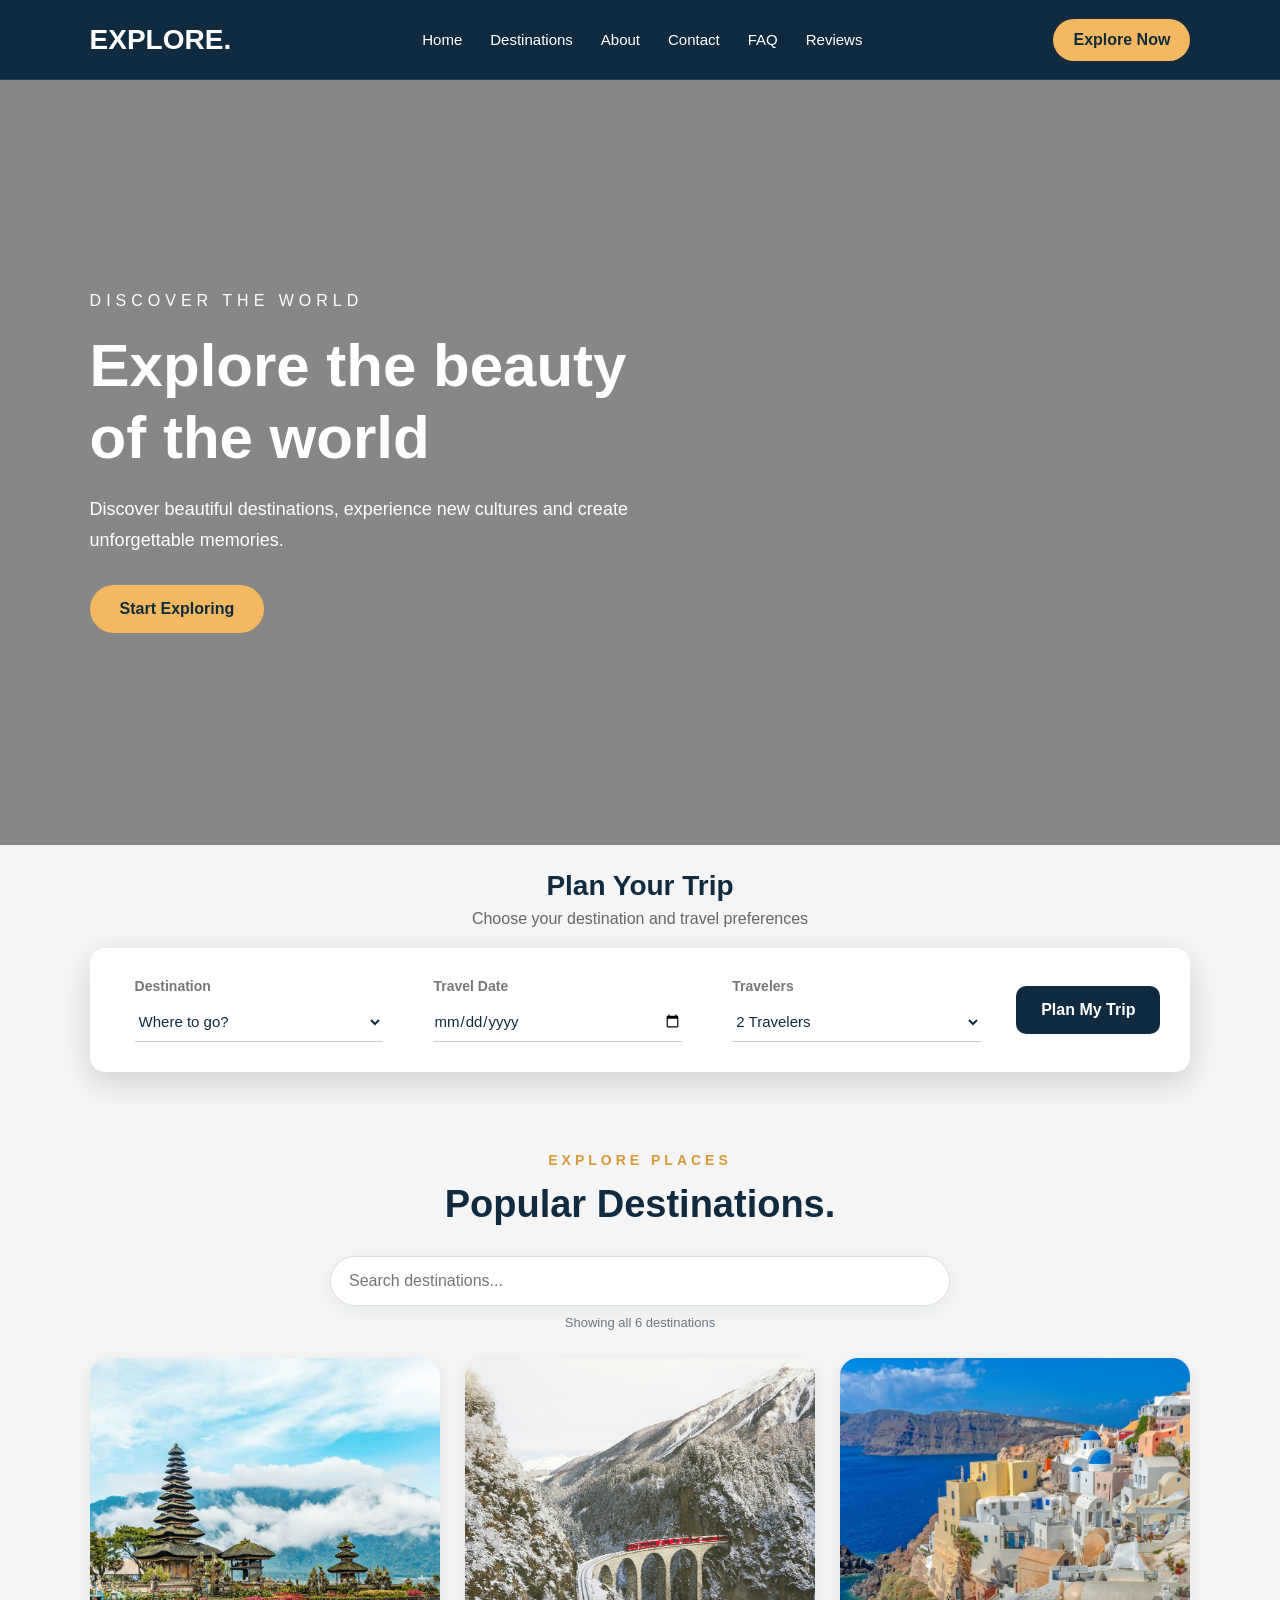
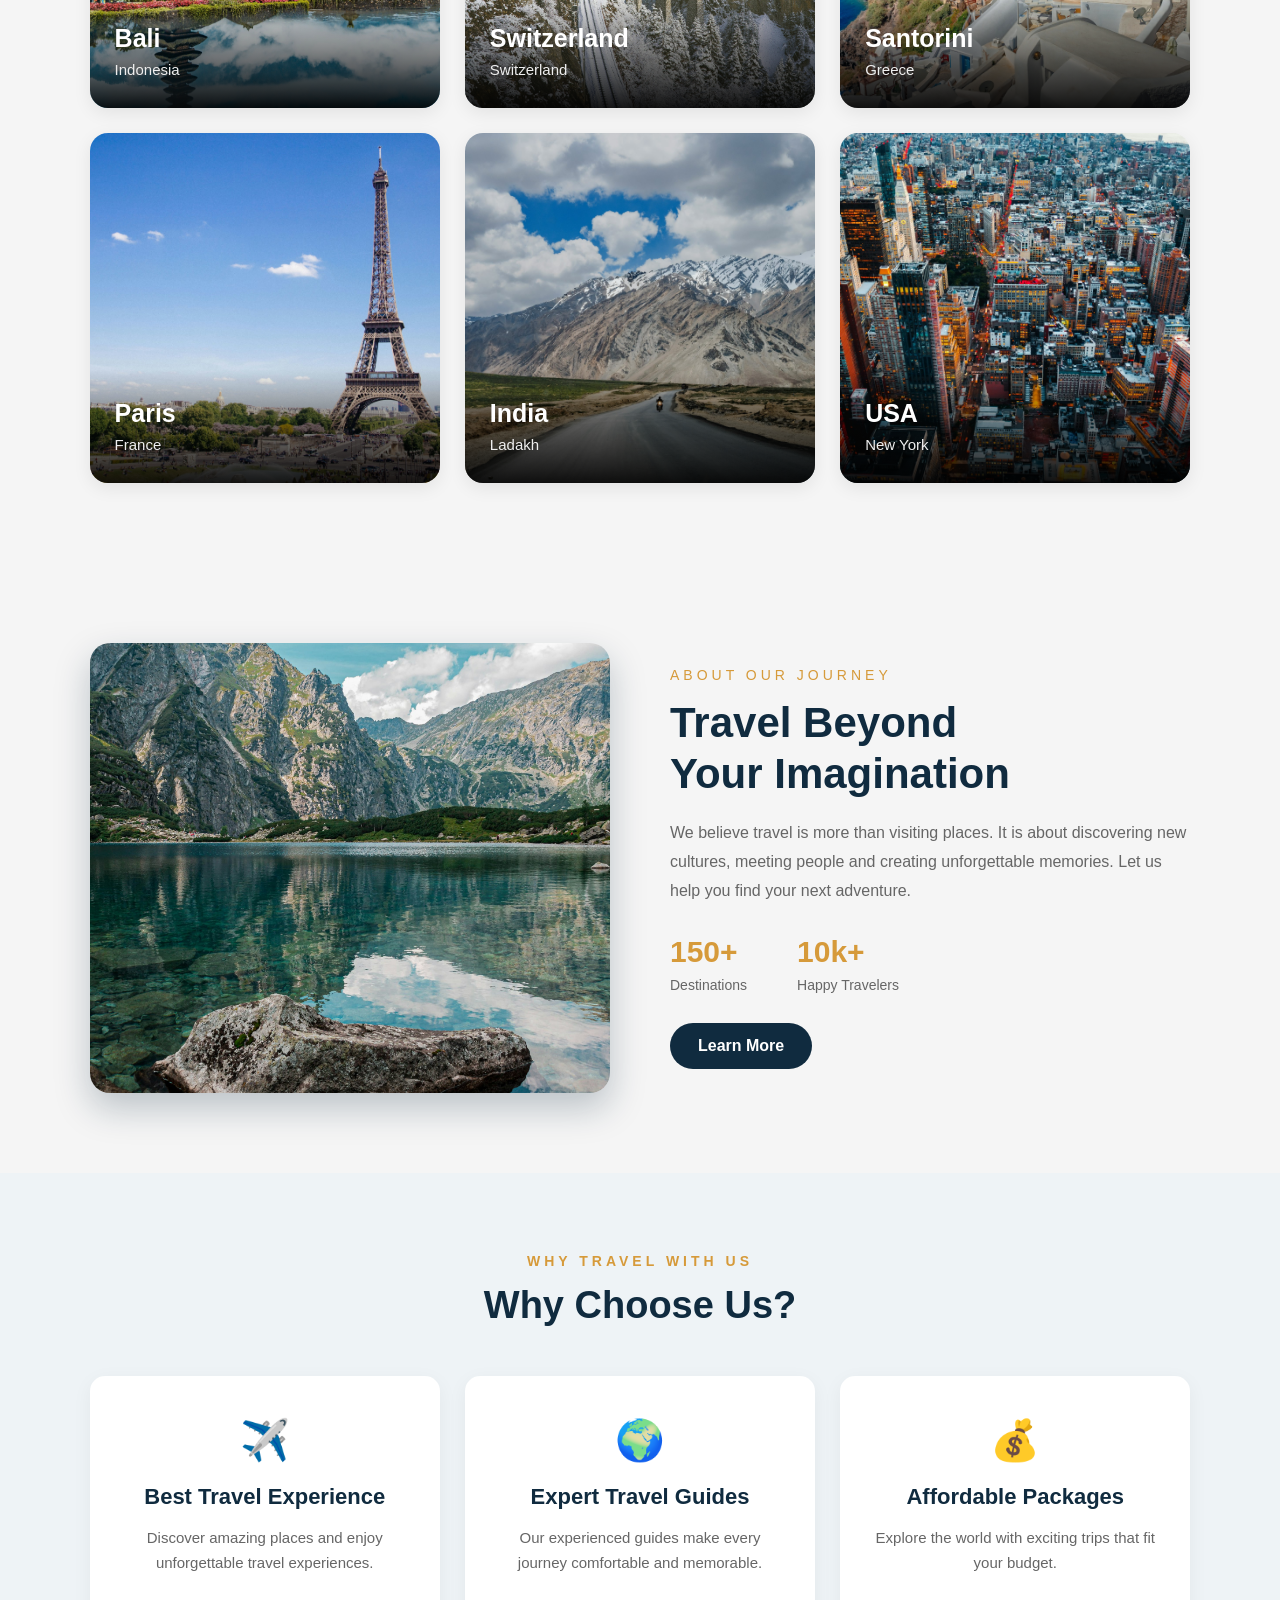
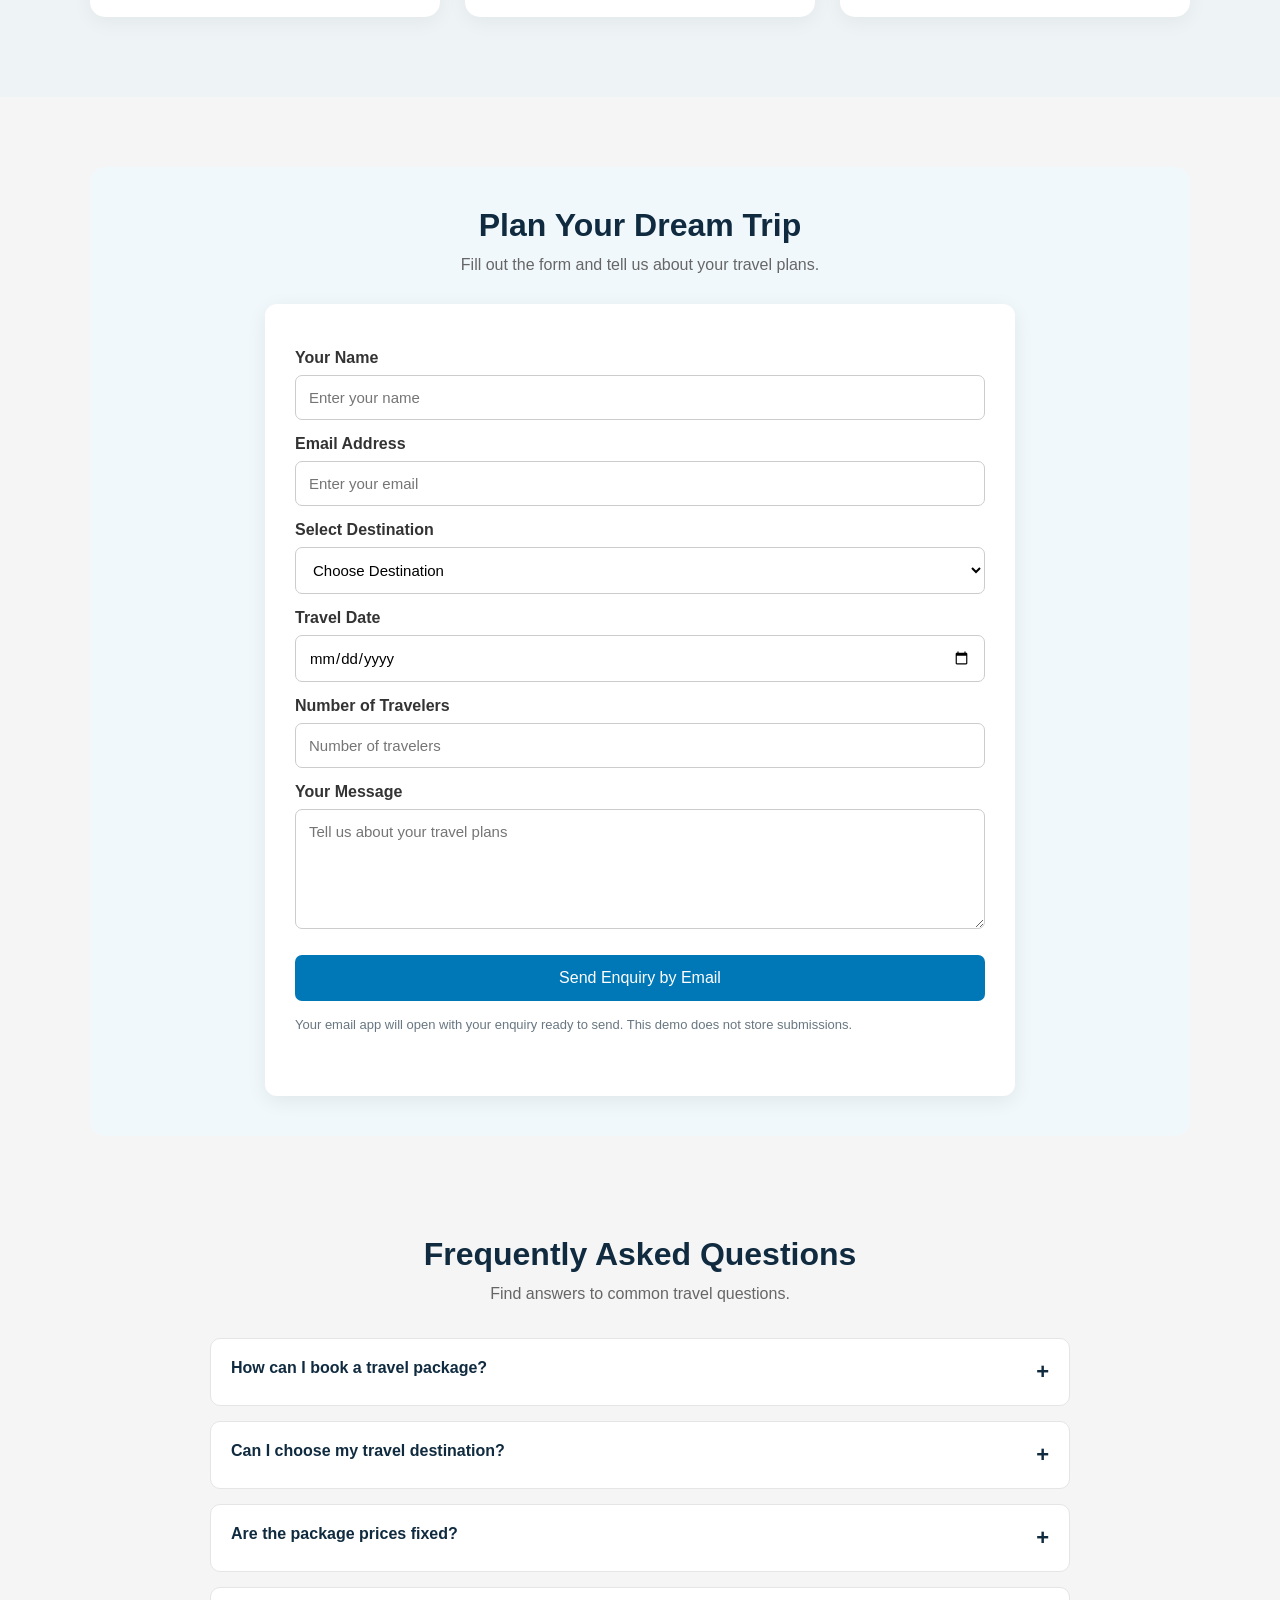
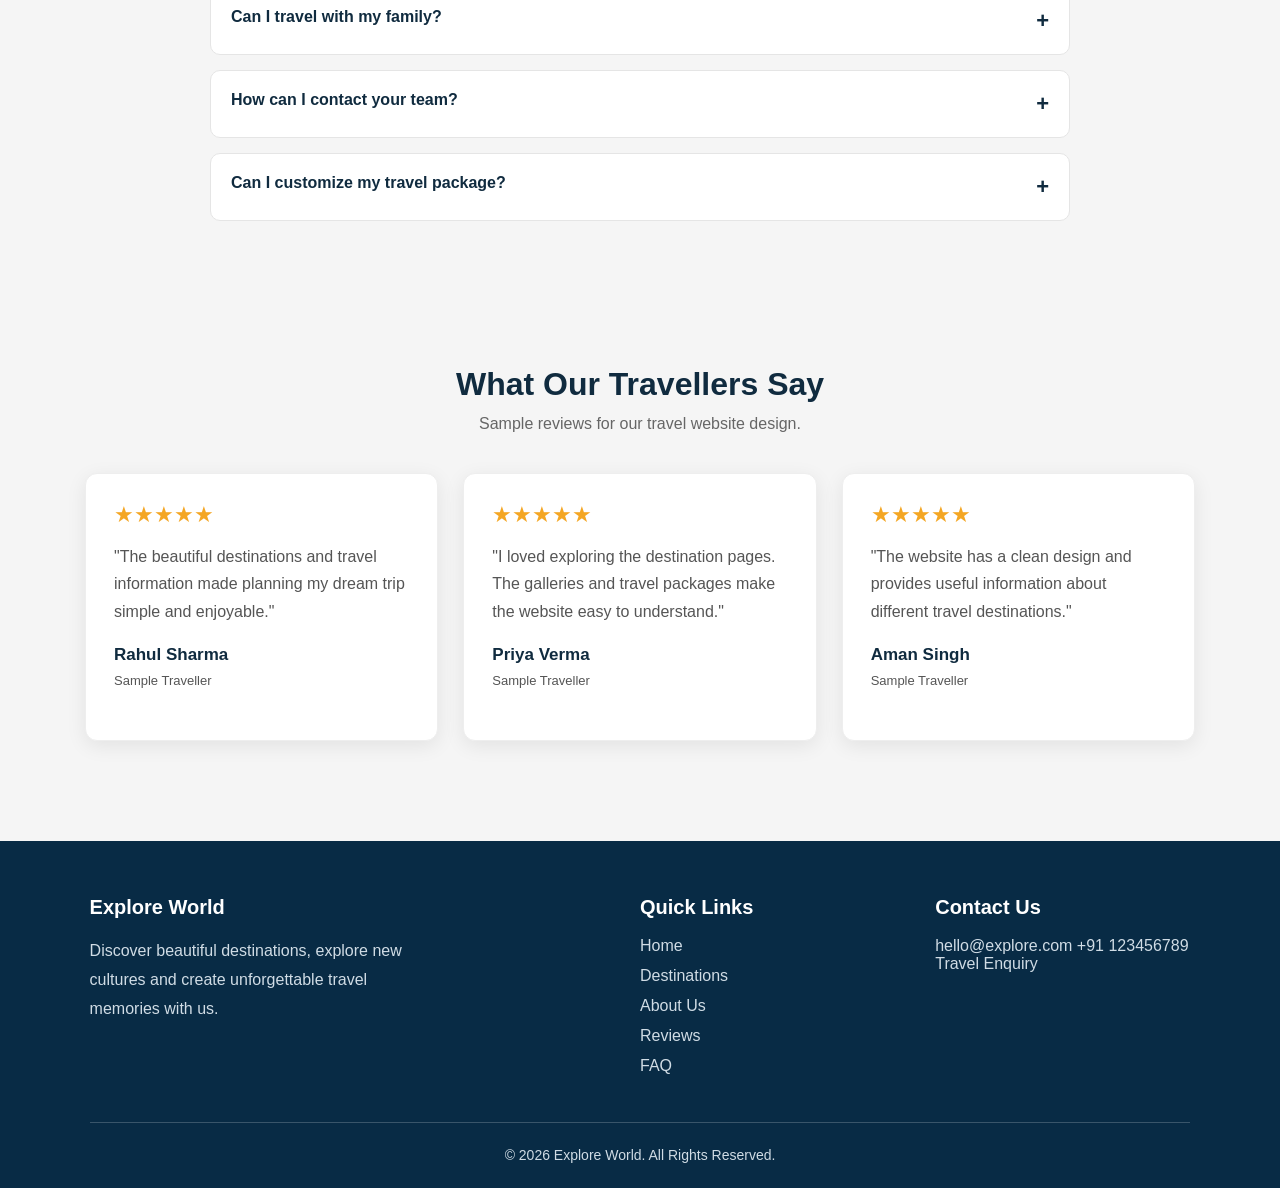
==== commit 45b06f29: "Update image paths to remove 'images/' prefix" ====
--- a/index.html
+++ b/index.html
@@ -108,7 +108,7 @@
 
       <div class="destination-container">
         <a href="bali.html" class="destination-card">
-          <img src="images/bali.jpg" alt="Bali" />
+          <img src="bali.jpg" alt="Bali" />
           <div class="card-content">
             <h3>Bali</h3>
             <p>Indonesia</p>
@@ -116,7 +116,7 @@
         </a>
 
         <a href="switzerland.html" class="destination-card">
-          <img src="images/switzerland.jpg" alt="Switzerland" />
+          <img src="switzerland.jpg" alt="Switzerland" />
           <div class="card-content">
             <h3>Switzerland</h3>
             <p>Switzerland</p>
@@ -124,7 +124,7 @@
         </a>
 
         <a href="santorini.html" class="destination-card">
-          <img src="images/santorini.jpg" alt="Santorini" />
+          <img src="santorini.jpg" alt="Santorini" />
           <div class="card-content">
             <h3>Santorini</h3>
             <p>Greece</p>
@@ -132,7 +132,7 @@
         </a>
 
         <a href="paris.html" class="destination-card">
-          <img src="images/paris.jpg" alt="Paris" />
+          <img src="paris.jpg" alt="Paris" />
           <div class="card-content">
             <h3>Paris</h3>
             <p>France</p>
@@ -140,7 +140,7 @@
         </a>
 
         <a href="india.html" class="destination-card">
-          <img src="images/india.jpg" alt="India" />
+          <img src="india.jpg" alt="India" />
           <div class="card-content">
             <h3>India</h3>
             <p>Ladakh</p>
@@ -148,7 +148,7 @@
         </a>
 
         <a href="usa.html" class="destination-card">
-          <img src="images/usa.jpg" alt="USA" />
+          <img src="usa.jpg" alt="USA" />
           <div class="card-content">
             <h3>USA</h3>
             <p>New York</p>
@@ -160,7 +160,7 @@
     <!-- ABOUT SECTION -->
     <section class="about-section" id="about">
       <div class="about-image">
-        <img src="images/about.jpg" alt="Beautiful travel destination" />
+        <img src="about.jpg" alt="Beautiful travel destination" />
       </div>
 
       <div class="about-content">
